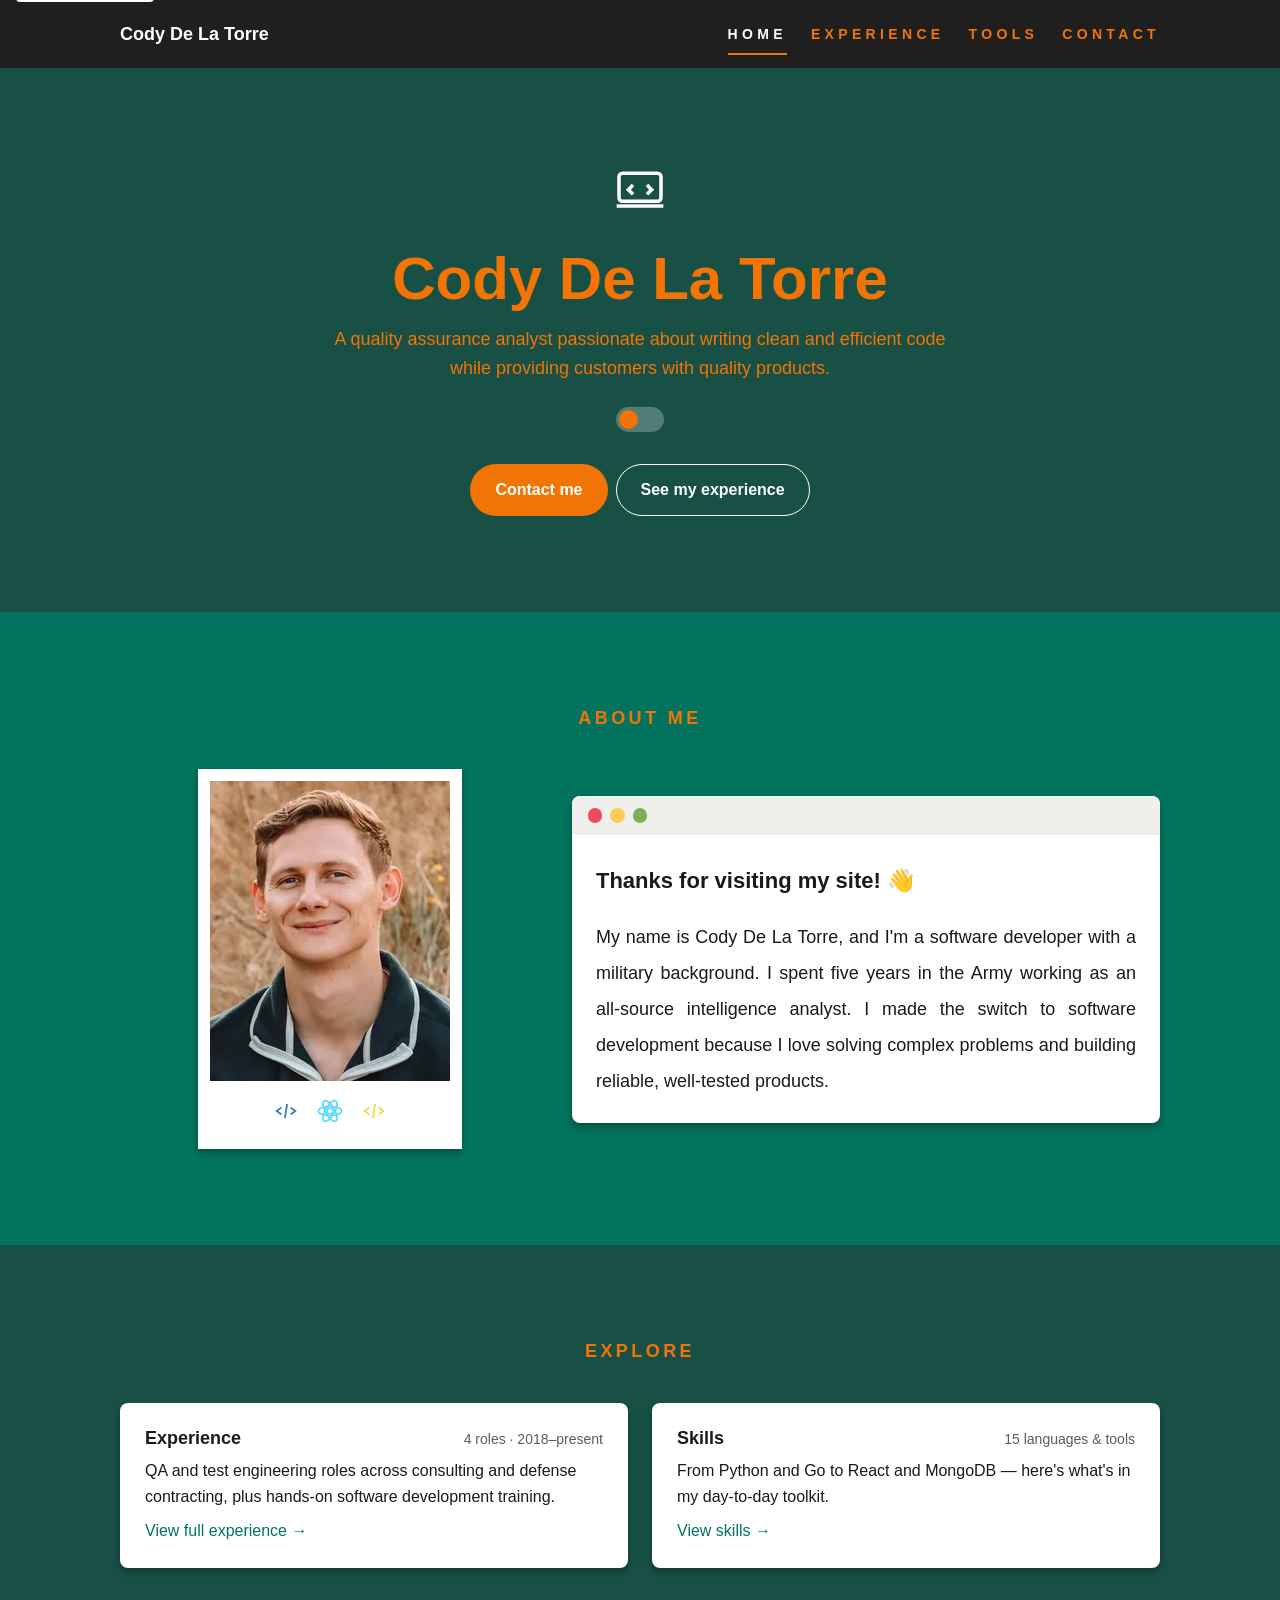
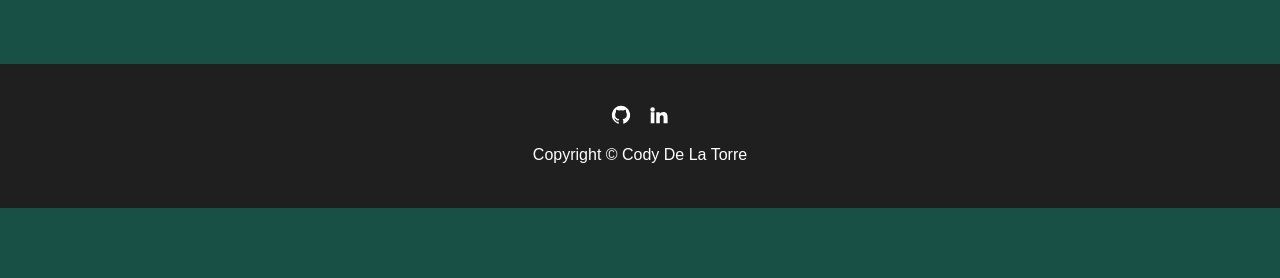
==== index.html @ 170581ff "html changes" ====
<!doctype html>
<html lang="en">
<head>
  <meta charset="UTF-8" />
  <meta name="viewport" content="width=device-width, initial-scale=1.0" />
  <title>Cody De La Torre — Front-End Developer</title>
  <meta name="description" content="Portfolio and resume site for Cody De La Torre." />
  <link rel="stylesheet" href="css/main.css" />
</head>
<body>
  <a class="u-skip-link" href="#main">Skip to content</a>

  <div class="site">
    <header class="nav">
      <div class="container nav__bar">
        <a class="nav__brand" href="index.html">Cody De La Torre</a>

        <input class="nav__toggle-input" type="checkbox" id="nav-toggle" />
        <label class="nav__toggle-label" for="nav-toggle" aria-hidden="true">
          <span></span><span></span><span></span>
        </label>

        <ul class="nav__list">
          <li><a class="nav__link is-current" href="index.html">Home</a></li>
          <li><a class="nav__link" href="experience.html">Experience</a></li>
          <li><a class="nav__link" href="tools.html">Tools</a></li>
          <li><a class="nav__link" href="contact.html">Contact</a></li>
        </ul>
      </div>
    </header>

    <main id="main">
      <!-- HERO -->
      <section class="band band--hero u-text-center" style="position:relative; overflow:hidden;">
        <div class="container">
          <svg width="56" height="56" viewBox="0 0 24 24" fill="none" stroke="currentColor" stroke-width="1.5" aria-hidden="true" style="margin-inline:auto;">
            <rect x="3" y="4" width="18" height="12" rx="1.5"/>
            <path d="M2 18h20"/>
            <path d="M9 9l-2 2 2 2"/>
            <path d="M15 9l2 2-2 2"/>
          </svg>
          <h1 class="hero__name" style="margin-top: var(--space-6);">Cody De La Torre</h1>
          <p class="hero__tagline u-measure" style="margin-inline:auto; margin-top: var(--space-3);">
            A quality assurance analyst passionate about writing clean and
            efficient code while providing customers with quality products.
          </p>

          <div class="theme-toggle" style="margin-top: var(--space-6); justify-content:center;">
            <input class="theme-toggle__input" type="checkbox" id="theme-toggle-input" />
            <label class="theme-toggle__label" for="theme-toggle-input">
              <span class="u-visually-hidden">Toggle dark mode</span>
            </label>
          </div>

          <div class="u-inline-gap" style="justify-content:center; margin-top: var(--space-8);">
            <a class="btn" href="contact.html">Contact me</a>
            <a class="btn btn--secondary" href="experience.html">See my experience</a>
          </div>
        </div>
      </section>

      <!-- ABOUT ME -->
      <section class="band band--about">
        <div class="container">
          <div class="band-header band-header--center">
            <h2 class="tracked-caps">About me</h2>
          </div>

          <div class="hero">
            <figure class="polaroid">
              <picture>
                <source
                  type="image/webp"
                  srcset="images/headshot-240.webp 240w, images/headshot-320.webp 320w, images/headshot-480.webp 480w"
                  sizes="(min-width: 22.5rem) 20rem, calc(100vw - 3rem)" />
                <img
                  class="polaroid__image"
                  src="images/headshot-320.jpg"
                  srcset="images/headshot-240.jpg 240w, images/headshot-320.jpg 320w, images/headshot-480.jpg 480w"
                  sizes="(min-width: 22.5rem) 20rem, calc(100vw - 3rem)"
                  width="320" height="400"
                  loading="lazy" decoding="async"
                  alt="Headshot of Cody, smiling outdoors in a dark green quarter-zip pullover" />
              </picture>
              <div class="polaroid__icons" aria-hidden="true">
                <svg viewBox="0 0 24 24" fill="none" stroke="#387EB8" stroke-width="1.5"><path d="M8 9l-4 3 4 3M16 9l4 3-4 3M13 6l-2 12"/></svg>
                <svg viewBox="0 0 24 24" fill="none" stroke="#61DAFB" stroke-width="1.5"><circle cx="12" cy="12" r="2.5"/><ellipse cx="12" cy="12" rx="10" ry="4"/><ellipse cx="12" cy="12" rx="10" ry="4" transform="rotate(60 12 12)"/><ellipse cx="12" cy="12" rx="10" ry="4" transform="rotate(120 12 12)"/></svg>
                <svg viewBox="0 0 24 24" fill="none" stroke="#F0DB4F" stroke-width="1.5"><path d="M8 9l-4 3 4 3M16 9l4 3-4 3M13 6l-2 12"/></svg>
              </div>
            </figure>

            <div class="window-card">
              <div class="window-card__chrome" aria-hidden="true">
                <span class="window-card__dot"></span>
                <span class="window-card__dot"></span>
                <span class="window-card__dot"></span>
              </div>
              <div class="window-card__body">
                <p class="window-card__greeting">Thanks for visiting my site! 👋</p>
                <p class="u-measure" style="margin-top: var(--space-4);">
                  My name is Cody De La Torre, and I'm a software developer
                  with a military background. I spent five years in the Army
                  working as an all-source intelligence analyst. I made the switch to software development
                  because I love solving complex problems and building
                  reliable, well-tested products.
                </p>
              </div>
            </div>
          </div>
        </div>
      </section>

      <!-- QUICK OVERVIEW -->
      <section class="band band--experience">
        <div class="container">
          <div class="band-header band-header--center">
            <h2 class="tracked-caps">Explore</h2>
          </div>
          <div class="cluster">
            <div class="card-slot">
              <article class="card">
                <div class="card__header">
                  <h3 class="card__title">Experience</h3>
                  <p class="card__meta">4 roles · 2018–present</p>
                </div>
                <p class="card__desc">QA and test engineering roles across consulting and defense
                  contracting, plus hands-on software development training.</p>
                <p class="card__actions"><a href="experience.html">View full experience →</a></p>
              </article>
            </div>
            <div class="card-slot">
              <article class="card">
                <div class="card__header">
                  <h3 class="card__title">Skills</h3>
                  <p class="card__meta">15 languages &amp; tools</p>
                </div>
                <p class="card__desc">From Python and Go to React and MongoDB — here's what's in
                  my day-to-day toolkit.</p>
                <p class="card__actions"><a href="tools.html">View skills →</a></p>
              </article>
            </div>
          </div>
        </div>
      </section>
    </main>

    <footer class="footer">
      <div class="container footer__row">
        <div class="footer__social">
          <a href="https://github.com/CodyDeLaTorre" aria-label="GitHub">
            <svg width="22" height="22" viewBox="0 0 24 24" fill="currentColor" aria-hidden="true"><path d="M12 2a10 10 0 00-3.16 19.5c.5.1.68-.22.68-.48v-1.7c-2.78.6-3.37-1.34-3.37-1.34-.46-1.16-1.11-1.47-1.11-1.47-.9-.62.07-.6.07-.6 1 .07 1.53 1.03 1.53 1.03.9 1.53 2.34 1.09 2.91.83.09-.65.35-1.09.63-1.34-2.22-.25-4.56-1.11-4.56-4.94 0-1.09.39-1.98 1.03-2.68-.1-.25-.45-1.27.1-2.65 0 0 .84-.27 2.75 1.02a9.6 9.6 0 015 0c1.9-1.29 2.74-1.02 2.74-1.02.56 1.38.21 2.4.1 2.65.64.7 1.03 1.59 1.03 2.68 0 3.84-2.34 4.68-4.57 4.93.36.31.68.92.68 1.85v2.74c0 .27.18.58.69.48A10 10 0 0012 2z"/></svg>
          </a>
          <a href="https://www.linkedin.com/in/cody-de-la-torre/" aria-label="LinkedIn">
            <svg width="22" height="22" viewBox="0 0 24 24" fill="currentColor" aria-hidden="true"><path d="M4.98 3.5a2.5 2.5 0 100 5 2.5 2.5 0 000-5zM3 9h4v12H3zM9 9h3.8v1.7h.05c.53-1 1.83-2 3.76-2 4 0 4.75 2.6 4.75 6.1V21H17v-5.7c0-1.36-.02-3.1-1.9-3.1-1.9 0-2.2 1.5-2.2 3v5.8H9z"/></svg>
          </a>
        </div>
        <p>Copyright &copy; Cody De La Torre</p>
      </div>
    </footer>
  </div>
</body>
</html>
---- css/main.css ----
/*
  MAIN ENTRY POINT
  CASCADE STRATEGY
  Order, low -> high priority:
  reset -> base -> layout -> components -> utilities -> states
*/

@layer reset, base, layout, components, utilities, states;

@import url("01-tokens.css");
@import url("02-reset.css");
@import url("03-base.css");
@import url("04-layout.css");
@import url("05-components.css");
@import url("06-utilities.css");
@import url("07-states.css");
@import url("08-print.css");
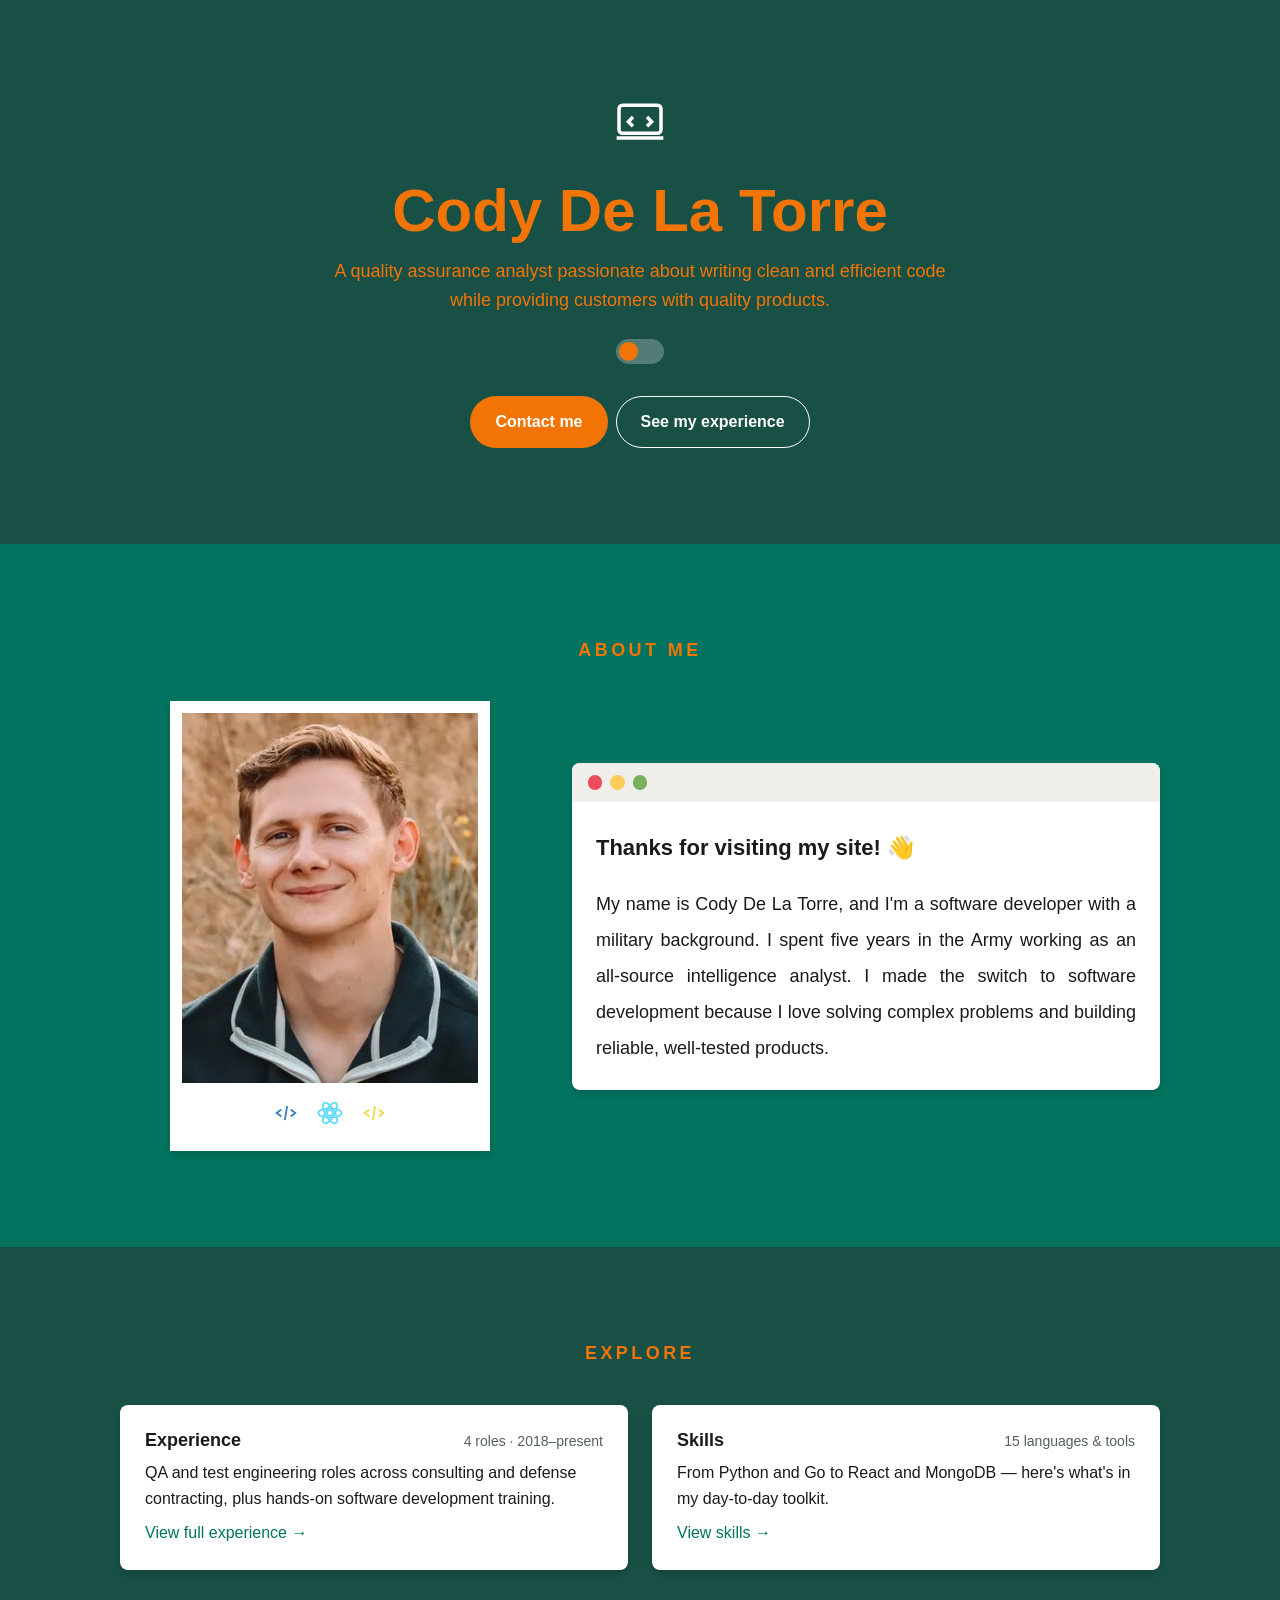
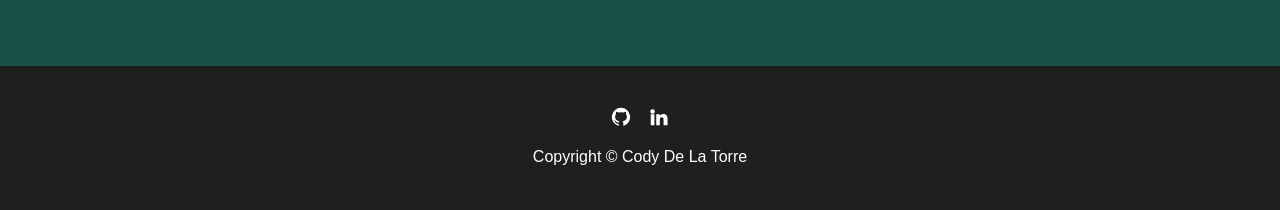
==== commit 9f0752d4: "added asset inventory comment" ====
--- a/index.html
+++ b/index.html
@@ -6,6 +6,43 @@
   <title>Cody De La Torre — Front-End Developer</title>
   <meta name="description" content="Portfolio and resume site for Cody De La Torre." />
   <link rel="stylesheet" href="css/main.css" />
+   <!--
+       MODULE 4 ASSET INVENTORY:
+
+       IMAGES
+       1. headshot (images/headshot-*.jpg / .webp)
+          Purpose: informative - identifies who the site belongs to.
+          Source/license: taken by a professional photographer for a family
+            photo session; used here with their permission.
+          Original: single JPEG master, 621x749px, 97.5KB, from a Canon EOS
+            Rebel SL3.
+          Optimization performed: cropped to the actual 4:5
+            ratio the .polaroid component displays and re-encoded at 3 widths
+            (240/320/480) in both JPEG and WebP. See srcset below.
+
+       SVGs:
+       2. Hero "laptop/code" icon - decorative icon adds visual interest, 
+          aria-hidden="true".
+       3. Polaroid overlay icons (Python/React/JavaScript)
+          decorative relative to the alt text on the photo itself, which
+          already names the person. 
+          aria-hidden="true".
+       4. Footer social icons - the icon alone doesn't
+          convey "GitHub" or "LinkedIn" to a screen reader without a label,
+          so the parent <a> carries a real aria-label and the svg itself is
+          aria-hidden to avoid the link being announced twice.
+       5. Corner nav hamburger lines - decorative, the <label> already has
+          a for/id relationship with real toggle semantics and the lines get
+          aria-hidden.
+
+       MEDIA
+          None on this site.
+
+       FONTS
+          See css/01-tokens.css for typography - all 5 stacks are OS system
+          fonts. No font-face, font host, or license to name, and no
+          loading strategy needed.
+      */
 </head>
 <body>
   <a class="u-skip-link" href="#main">Skip to content</a>
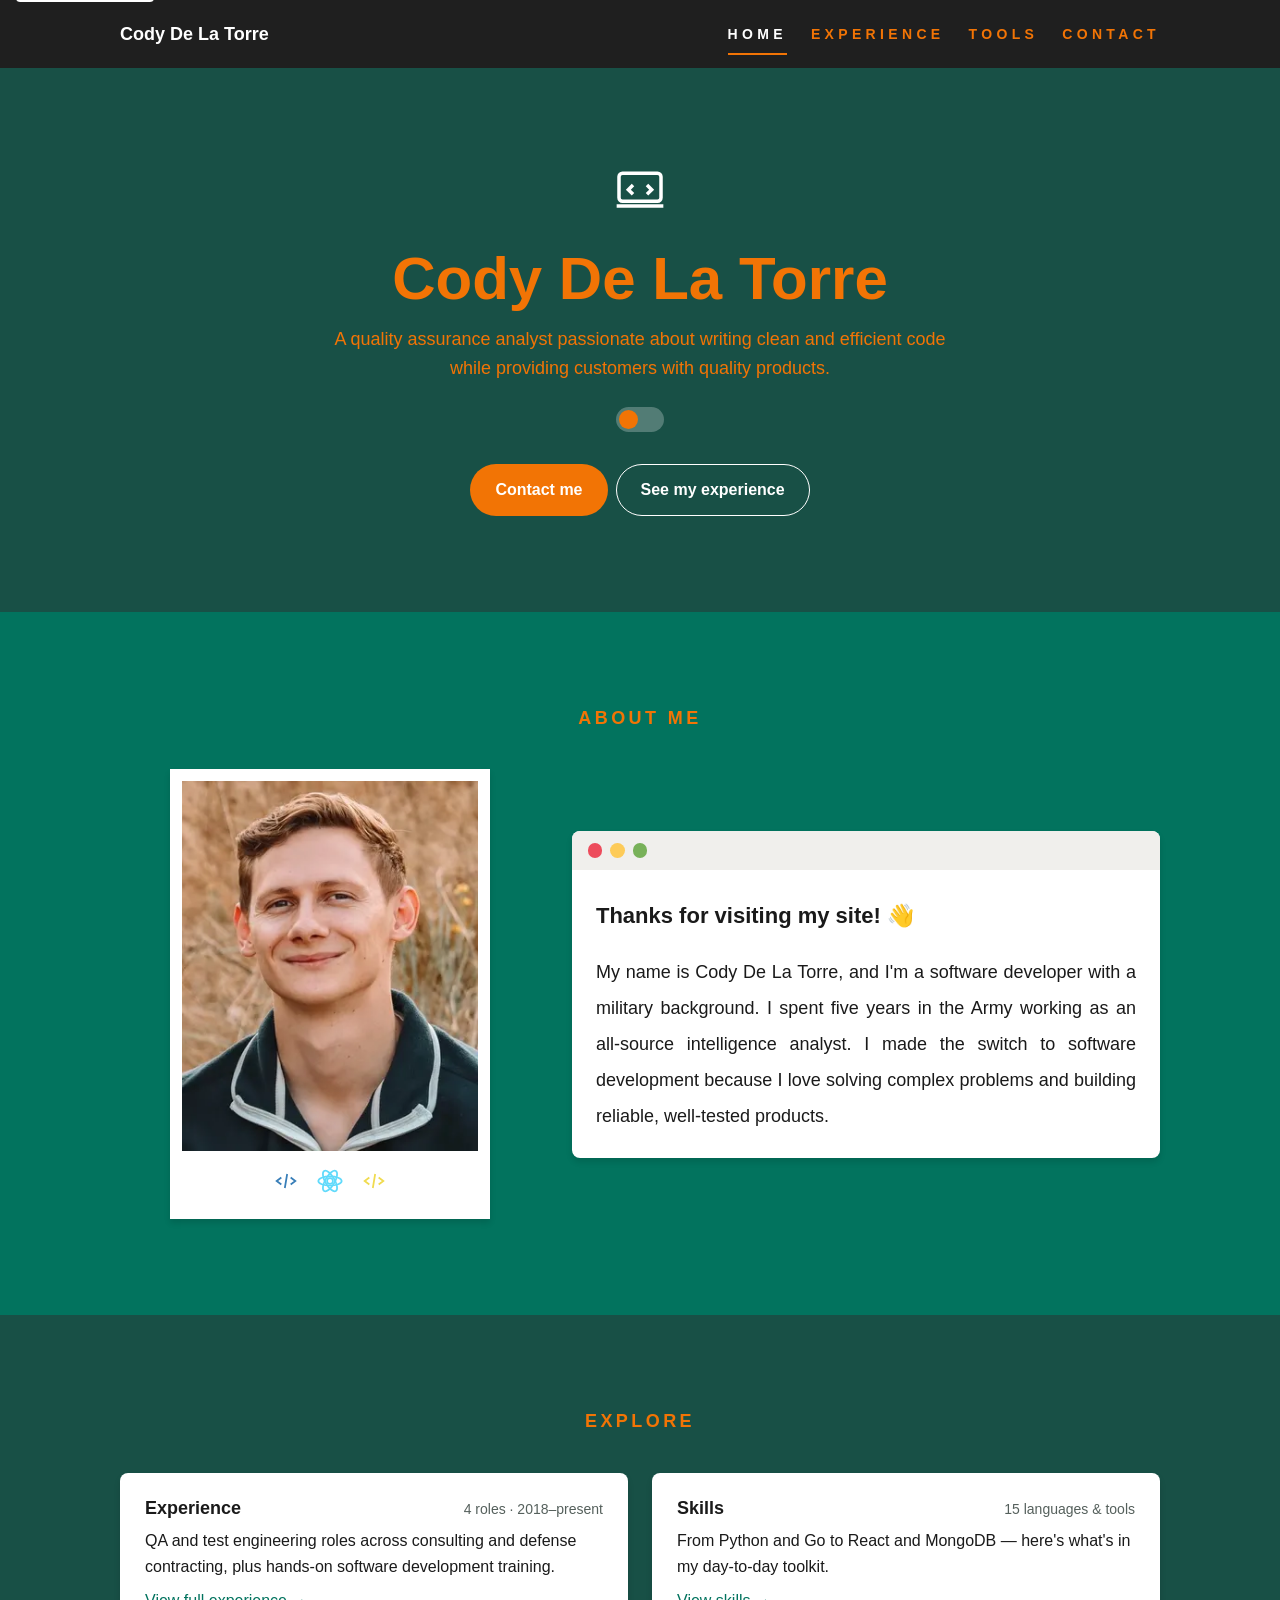
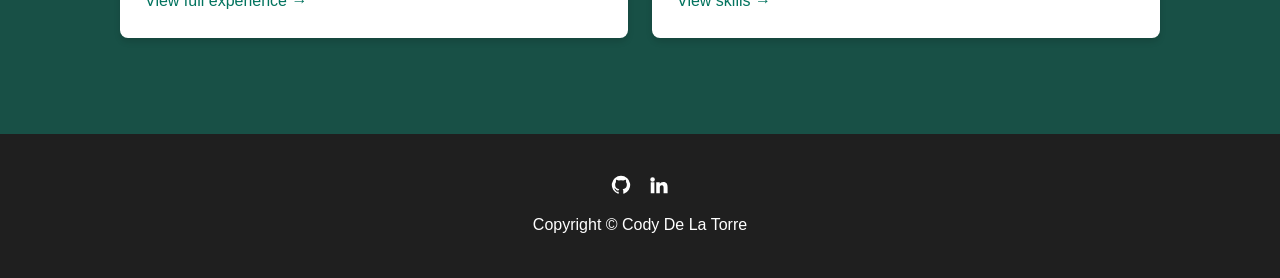
==== commit 807979e3: "bug fix" ====
--- a/index.html
+++ b/index.html
@@ -6,7 +6,7 @@
   <title>Cody De La Torre — Front-End Developer</title>
   <meta name="description" content="Portfolio and resume site for Cody De La Torre." />
   <link rel="stylesheet" href="css/main.css" />
-   <!--
+  <!--
        MODULE 4 ASSET INVENTORY:
 
        IMAGES
@@ -42,7 +42,7 @@
           See css/01-tokens.css for typography - all 5 stacks are OS system
           fonts. No font-face, font host, or license to name, and no
           loading strategy needed.
-      */
+  -->
 </head>
 <body>
   <a class="u-skip-link" href="#main">Skip to content</a>
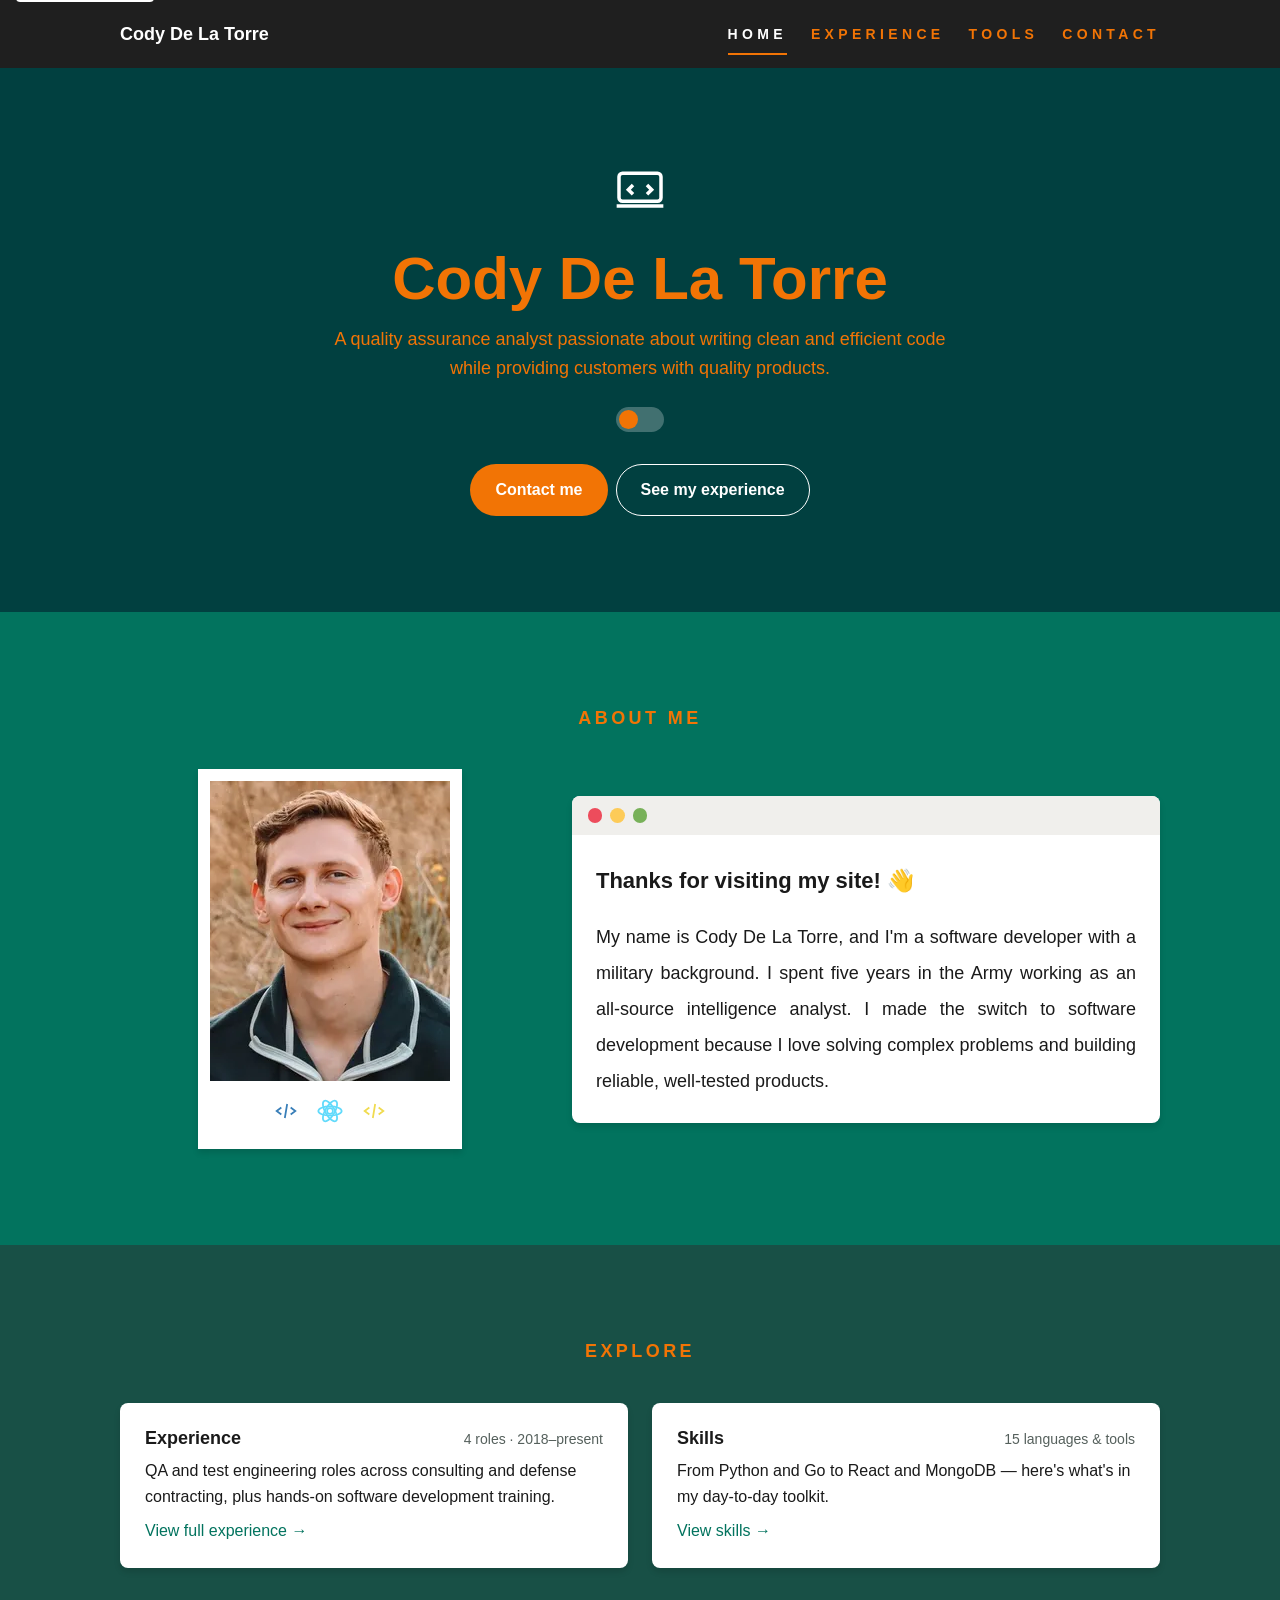
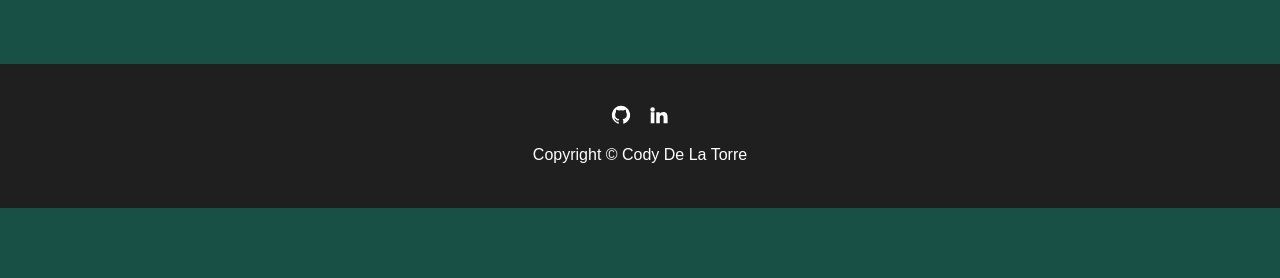
==== commit bff64c76: "add html updates" ====
--- a/index.html
+++ b/index.html
@@ -3,7 +3,7 @@
 <head>
   <meta charset="UTF-8" />
   <meta name="viewport" content="width=device-width, initial-scale=1.0" />
-  <title>Cody De La Torre — Front-End Developer</title>
+  <title>Home — Cody De La Torre, QA &amp; Software Developer</title>
   <meta name="description" content="Portfolio and resume site for Cody De La Torre." />
   <link rel="stylesheet" href="css/main.css" />
   <!--
@@ -52,17 +52,21 @@
       <div class="container nav__bar">
         <a class="nav__brand" href="index.html">Cody De La Torre</a>
 
-        <input class="nav__toggle-input" type="checkbox" id="nav-toggle" />
+        <input class="nav__toggle-input" type="checkbox" id="nav-toggle" aria-label="Menu" />
         <label class="nav__toggle-label" for="nav-toggle" aria-hidden="true">
           <span></span><span></span><span></span>
         </label>
 
-        <ul class="nav__list">
-          <li><a class="nav__link is-current" href="index.html">Home</a></li>
-          <li><a class="nav__link" href="experience.html">Experience</a></li>
-          <li><a class="nav__link" href="tools.html">Tools</a></li>
-          <li><a class="nav__link" href="contact.html">Contact</a></li>
-        </ul>
+        <nav class="nav__menu" aria-label="Main">
+  
+          <ul class="nav__list">
+            <li><a class="nav__link is-current" aria-current="page" href="index.html">Home</a></li>
+            <li><a class="nav__link" href="experience.html">Experience</a></li>
+            <li><a class="nav__link" href="tools.html">Tools</a></li>
+            <li><a class="nav__link" href="contact.html">Contact</a></li>
+          </ul>
+
+        </nav>
       </div>
     </header>
 
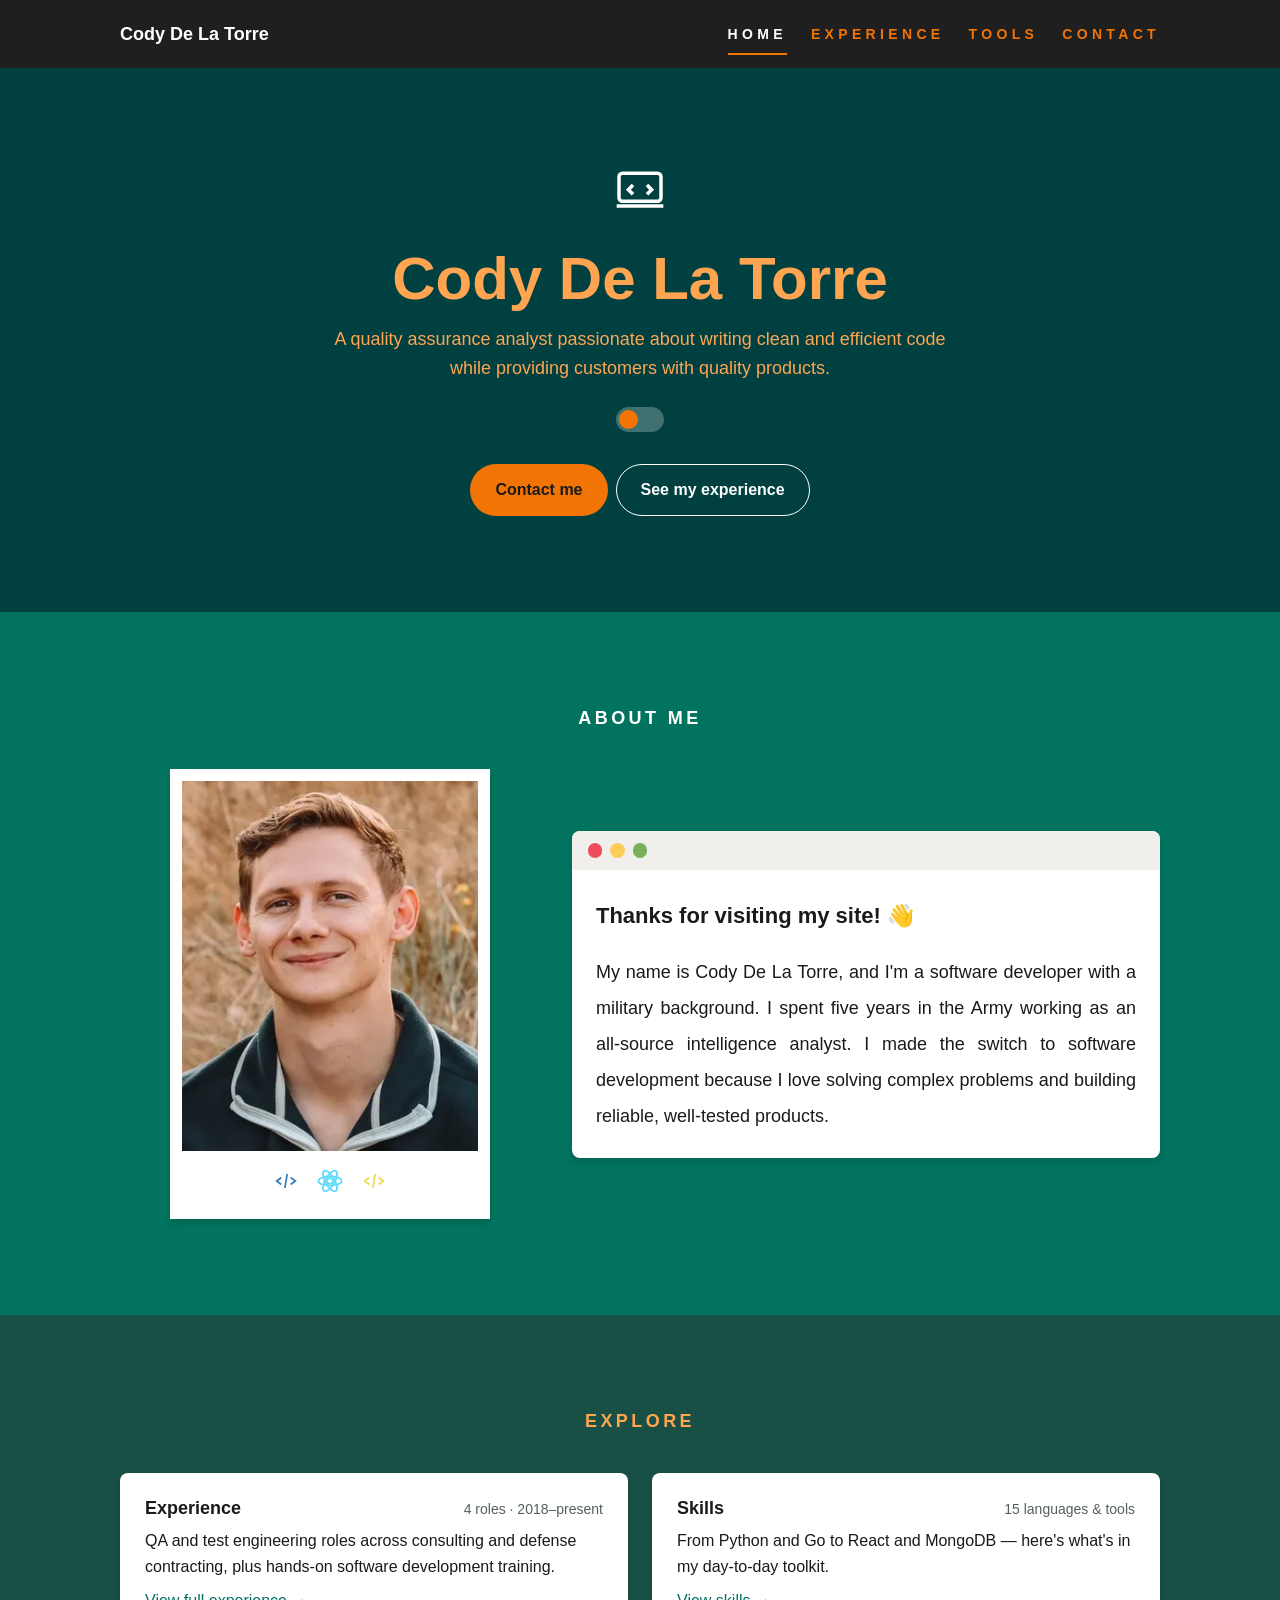
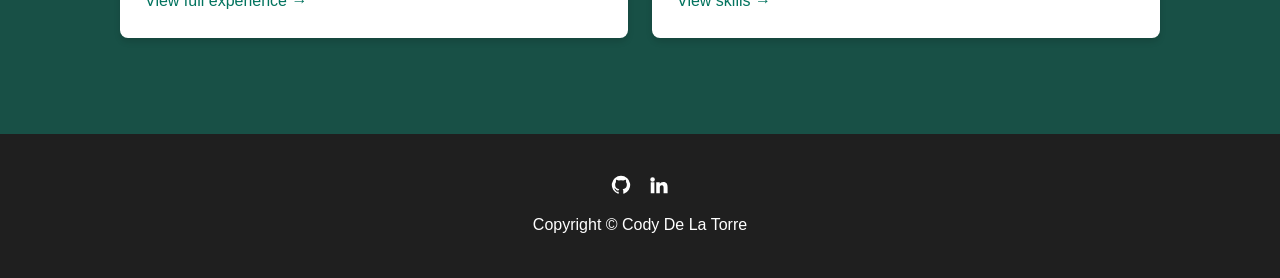
==== commit 08a1314b: "wave error fix" ====
--- a/index.html
+++ b/index.html
@@ -52,9 +52,10 @@
       <div class="container nav__bar">
         <a class="nav__brand" href="index.html">Cody De La Torre</a>
 
-        <input class="nav__toggle-input" type="checkbox" id="nav-toggle" aria-label="Menu" />
-        <label class="nav__toggle-label" for="nav-toggle" aria-hidden="true">
-          <span></span><span></span><span></span>
+        <input class="nav__toggle-input" type="checkbox" id="nav-toggle" />
+        <label class="nav__toggle-label" for="nav-toggle">
+          <span class="u-visually-hidden">Menu</span>
+          <span aria-hidden="true"></span><span aria-hidden="true"></span><span aria-hidden="true"></span>
         </label>
 
         <nav class="nav__menu" aria-label="Main">
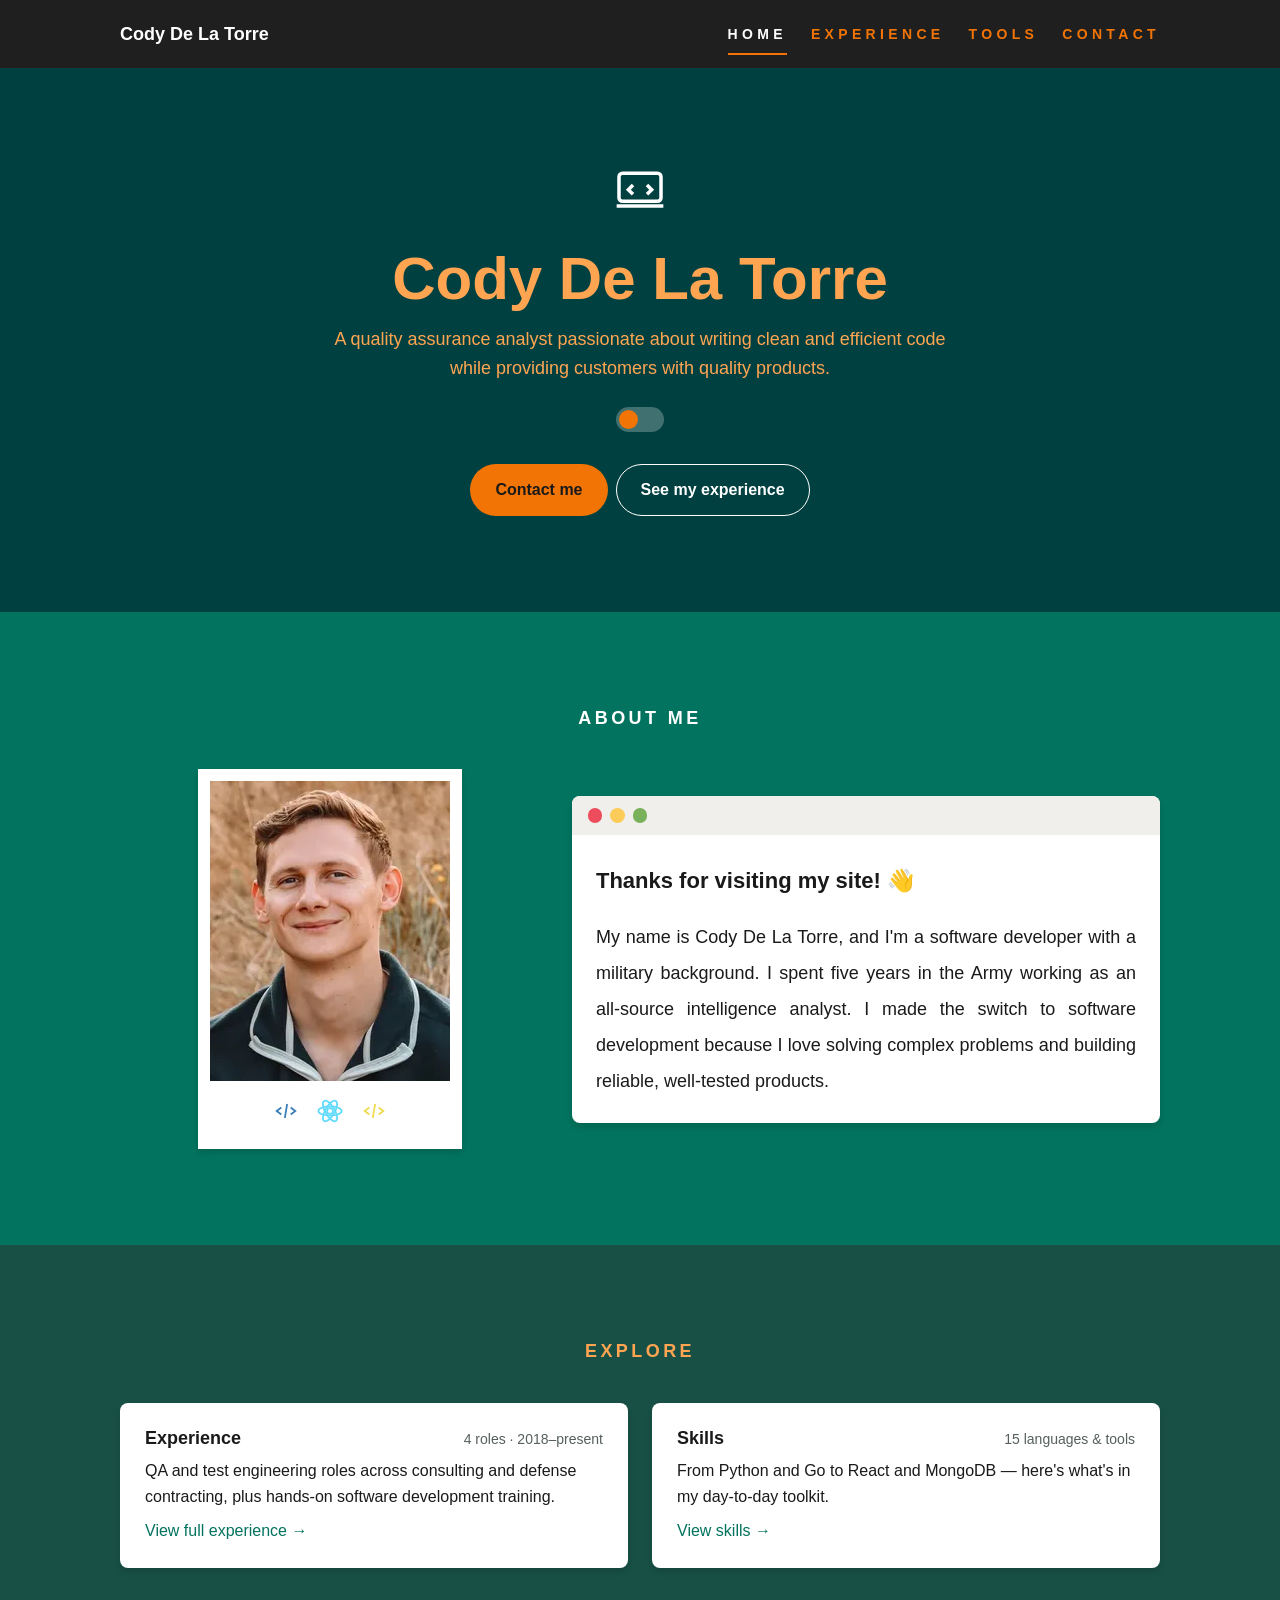
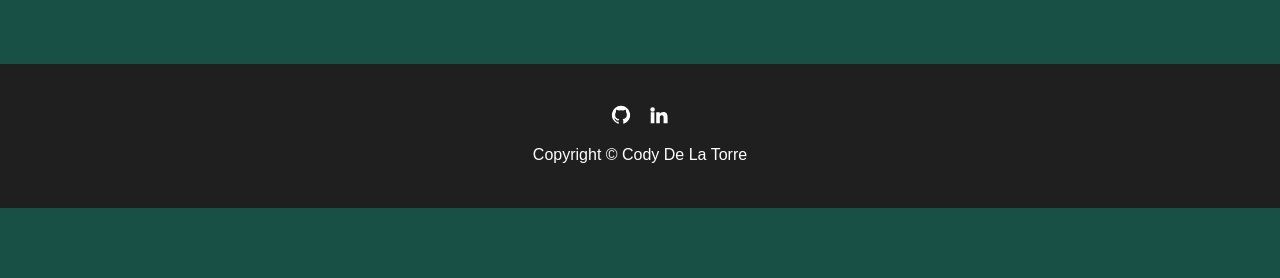
==== commit edd14bb6: "adding new metadata" ====
--- a/index.html
+++ b/index.html
@@ -3,8 +3,36 @@
 <head>
   <meta charset="UTF-8" />
   <meta name="viewport" content="width=device-width, initial-scale=1.0" />
-  <title>Home — Cody De La Torre, QA &amp; Software Developer</title>
-  <meta name="description" content="Portfolio and resume site for Cody De La Torre." />
+  <title>Cody De La Torre — QA &amp; Software Developer</title>
+  
+  <meta name="description" content="Portfolio of Cody De La Torre, a quality assurance analyst and software developer who spent five years as an Army intelligence analyst." />
+  <link rel="canonical" href="https://codydelatorre.github.io/414-cap/" />
+
+  <meta property="og:title" content="Cody De La Torre — QA &amp; Software Developer" />
+  <meta property="og:description" content="Portfolio of Cody De La Torre, a quality assurance analyst and software developer who spent five years as an Army intelligence analyst." />
+  <meta property="og:url" content="https://codydelatorre.github.io/414-cap/" />
+  <meta property="og:type" content="website" />
+  <meta property="og:image" content="https://codydelatorre.github.io/414-cap/images/headshot-480.jpg" />
+  <meta property="og:image:width" content="480" />
+  <meta property="og:image:height" content="600" />
+  <meta property="og:image:alt" content="Headshot of Cody, smiling outdoors in a dark green quarter-zip pullover" />
+  <meta name="twitter:card" content="summary" />
+
+  <script type="application/ld+json">
+  {
+    "@context": "https://schema.org",
+    "@type": "Person",
+    "name": "Cody De La Torre",
+    "url": "https://codydelatorre.github.io/414-cap/",
+    "image": "https://codydelatorre.github.io/414-cap/images/headshot-480.jpg",
+    "jobTitle": "Quality Assurance Analyst",
+    "description": "A quality assurance analyst passionate about writing clean and efficient code while providing customers with quality products.",
+    "sameAs": [
+      "https://github.com/CodyDeLaTorre",
+      "https://www.linkedin.com/in/cody-de-la-torre/"
+    ]
+  }
+  </script>
   <link rel="stylesheet" href="css/main.css" />
   <!--
        MODULE 4 ASSET INVENTORY:
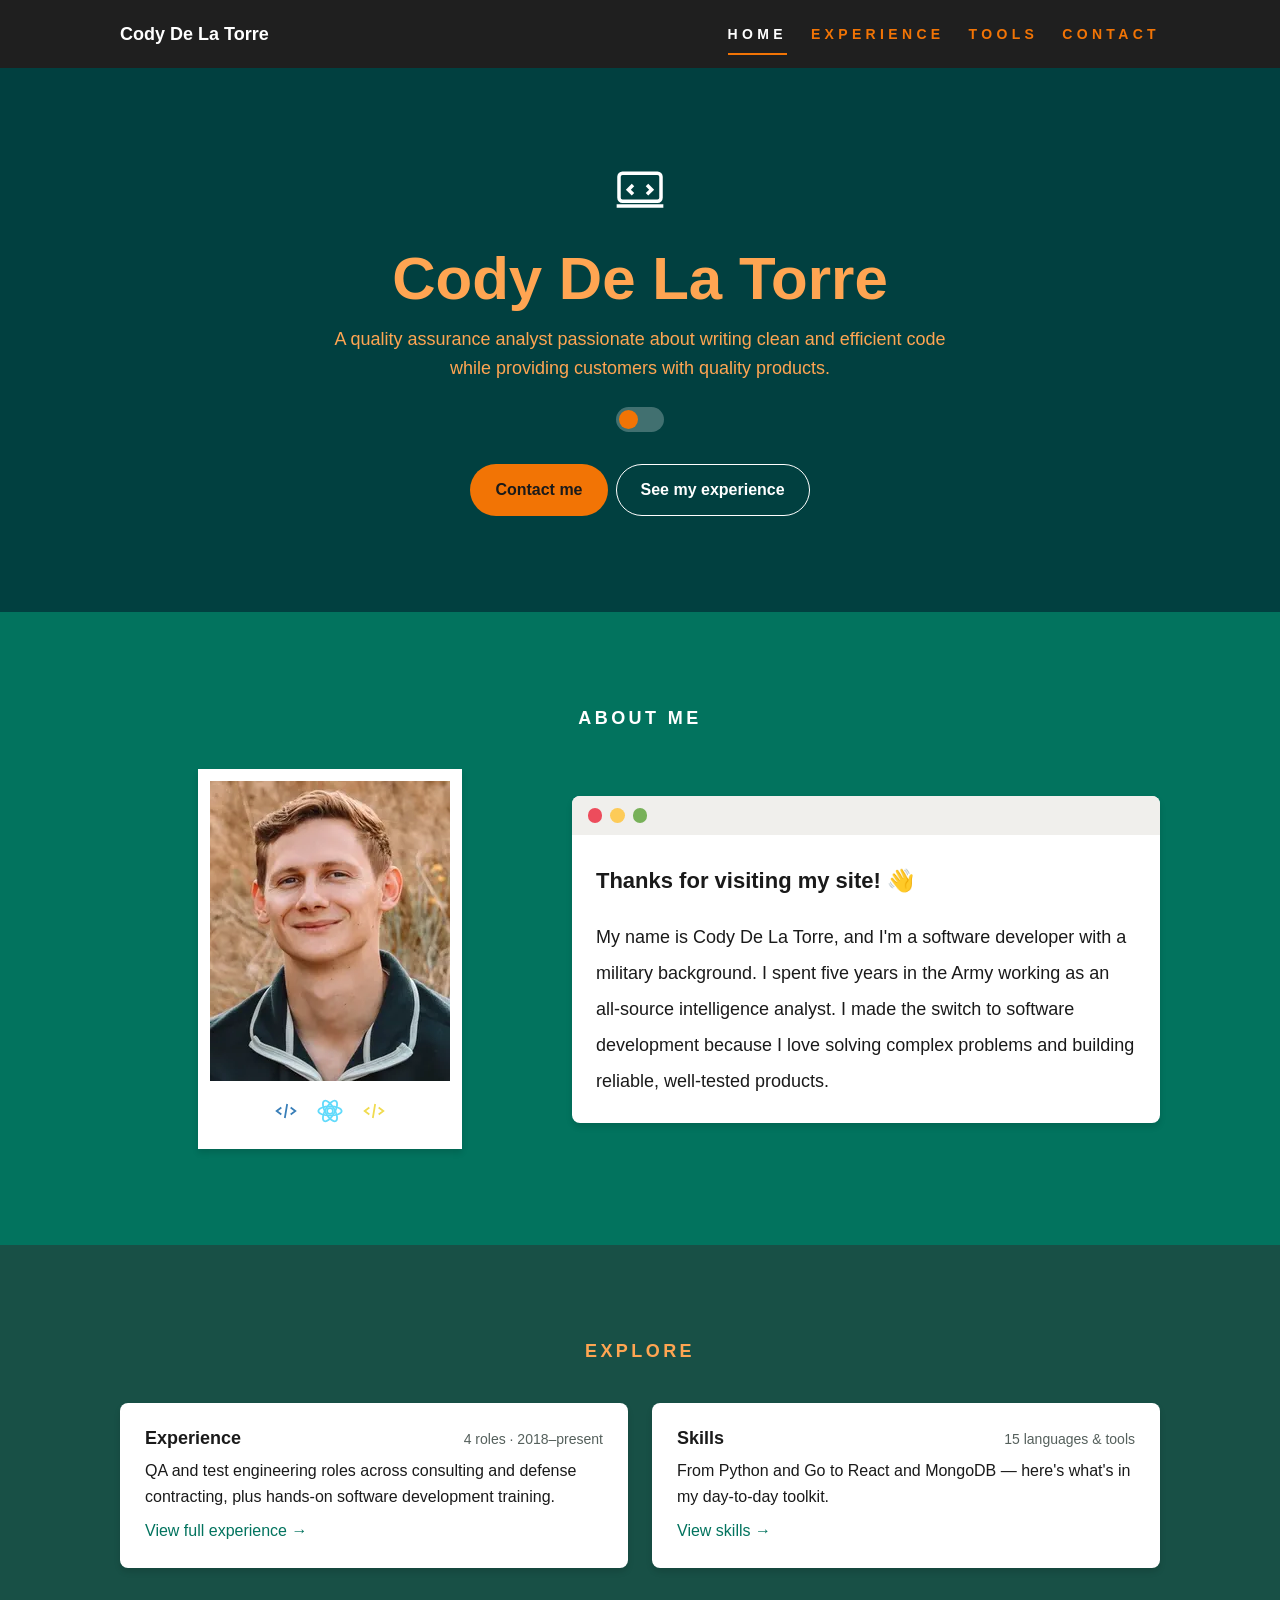
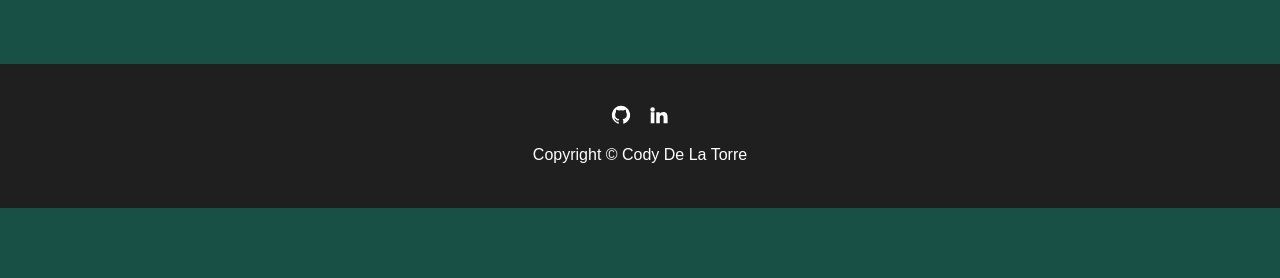
==== commit c8c5eca5: "add form not + other errors" ====
--- a/index.html
+++ b/index.html
@@ -12,7 +12,7 @@
   <meta property="og:description" content="Portfolio of Cody De La Torre, a quality assurance analyst and software developer who spent five years as an Army intelligence analyst." />
   <meta property="og:url" content="https://codydelatorre.github.io/414-cap/" />
   <meta property="og:type" content="website" />
-  <meta property="og:image" content="https://codydelatorre.github.io/414-cap/images/headshot-480.jpg" />
+  <meta property="og:image" content="https://codydelatorre.github.io/414-cap/images/cody-de-la-torre-headshot-480.jpg" />
   <meta property="og:image:width" content="480" />
   <meta property="og:image:height" content="600" />
   <meta property="og:image:alt" content="Headshot of Cody, smiling outdoors in a dark green quarter-zip pullover" />
@@ -24,7 +24,7 @@
     "@type": "Person",
     "name": "Cody De La Torre",
     "url": "https://codydelatorre.github.io/414-cap/",
-    "image": "https://codydelatorre.github.io/414-cap/images/headshot-480.jpg",
+    "image": "https://codydelatorre.github.io/414-cap/images/cody-de-la-torre-headshot-480.jpg",
     "jobTitle": "Quality Assurance Analyst",
     "description": "A quality assurance analyst passionate about writing clean and efficient code while providing customers with quality products.",
     "sameAs": [
@@ -38,7 +38,7 @@
        MODULE 4 ASSET INVENTORY:
 
        IMAGES
-       1. headshot (images/headshot-*.jpg / .webp)
+       1. headshot (images/cody-de-la-torre-headshot-*.jpg / .webp)
           Purpose: informative - identifies who the site belongs to.
           Source/license: taken by a professional photographer for a family
             photo session; used here with their permission.
@@ -141,12 +141,12 @@
               <picture>
                 <source
                   type="image/webp"
-                  srcset="images/headshot-240.webp 240w, images/headshot-320.webp 320w, images/headshot-480.webp 480w"
+                  srcset="images/cody-de-la-torre-headshot-240.webp 240w, images/cody-de-la-torre-headshot-320.webp 320w, images/cody-de-la-torre-headshot-480.webp 480w"
                   sizes="(min-width: 22.5rem) 20rem, calc(100vw - 3rem)" />
                 <img
                   class="polaroid__image"
-                  src="images/headshot-320.jpg"
-                  srcset="images/headshot-240.jpg 240w, images/headshot-320.jpg 320w, images/headshot-480.jpg 480w"
+                  src="images/cody-de-la-torre-headshot-320.jpg"
+                  srcset="images/cody-de-la-torre-headshot-240.jpg 240w, images/cody-de-la-torre-headshot-320.jpg 320w, images/cody-de-la-torre-headshot-480.jpg 480w"
                   sizes="(min-width: 22.5rem) 20rem, calc(100vw - 3rem)"
                   width="320" height="400"
                   loading="lazy" decoding="async"
@@ -195,7 +195,7 @@
                 </div>
                 <p class="card__desc">QA and test engineering roles across consulting and defense
                   contracting, plus hands-on software development training.</p>
-                <p class="card__actions"><a href="experience.html">View full experience →</a></p>
+                <p class="card__actions"><a href="experience.html">View full experience <span aria-hidden="true">→</span></a></p>
               </article>
             </div>
             <div class="card-slot">
@@ -206,7 +206,7 @@
                 </div>
                 <p class="card__desc">From Python and Go to React and MongoDB — here's what's in
                   my day-to-day toolkit.</p>
-                <p class="card__actions"><a href="tools.html">View skills →</a></p>
+                <p class="card__actions"><a href="tools.html">View skills <span aria-hidden="true">→</span></a></p>
               </article>
             </div>
           </div>
